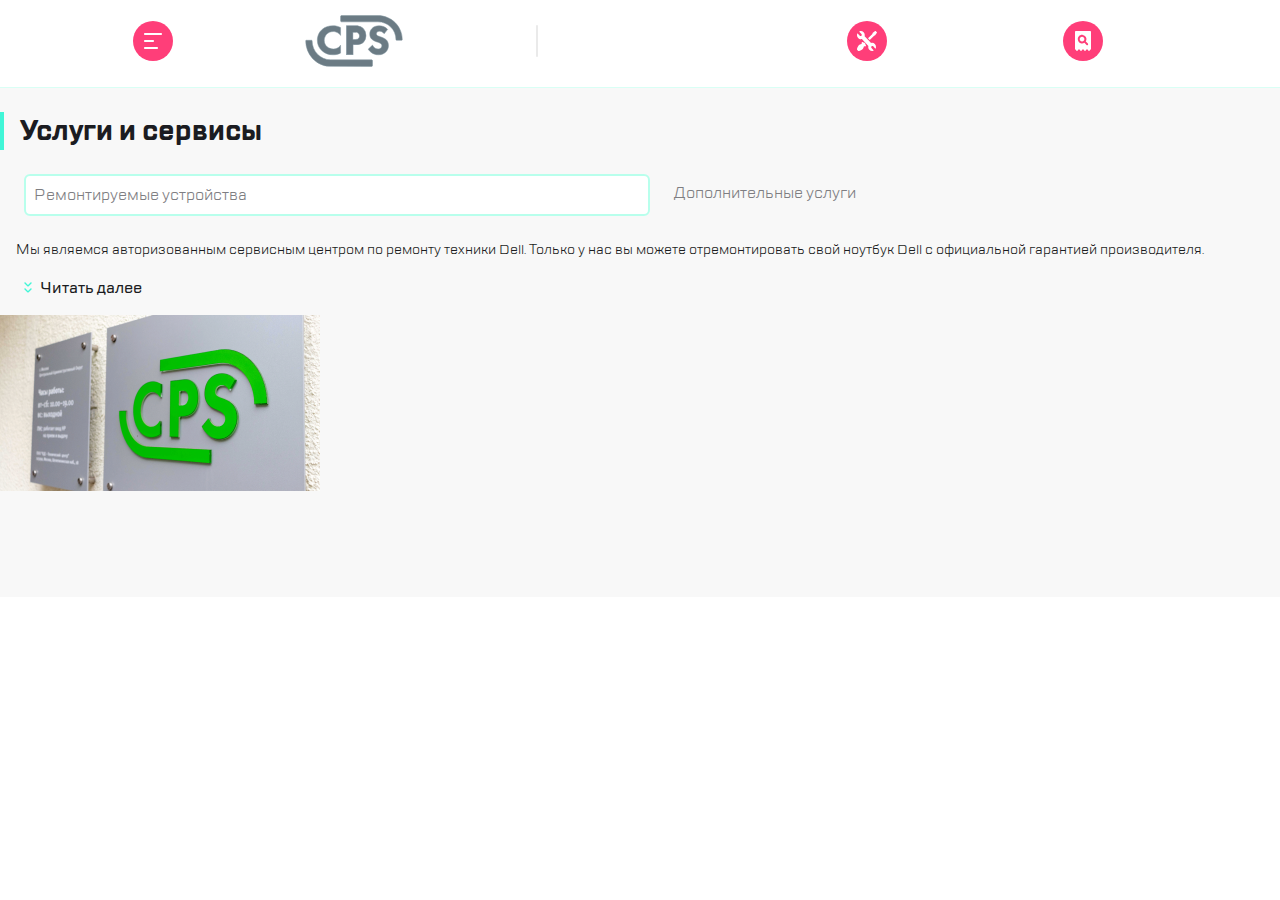
==== index.html @ 7b2da1b5 "Rename test.html to index.html" ====
<!DOCTYPE html>
<html lang="en">
<head>
    <meta charset="UTF-8">
    <meta name="viewport" content="width=device-width, initial-scale=1">
    <link rel="stylesheet" href="style.css">
    <title>Макет</title>
</head>
<body>

<header>
    <div class="header-container">
        <div class="header-container__column">
            <div class="header-container__item">
                <img src="img/header/burger.svg" alt="Меню">
            </div>
            <div class="header-container__item">
                <img src="img/header/logo.svg" alt="Логотип">
            </div>
            <div class="header-container__item">
                <img src="img/header/divider.svg" alt="">
            </div>
        </div>
        <div class="header-container__column">
            <div class="header-container__item">
                <img src="img/header/repair.svg" alt="Ремонт">
            </div>
            <div class="header-container__item">
                <img src="img/header/checkstatus.svg" alt="Проверить статус">
            </div>
        </div>
    </div>
</header>

<main>
    <div class="container">
        <div class="nav-container">
            <div class="title">
                <h1>Услуги и сервисы</h1>
            </div>
            <div class="slide-menu">
                <div class="slide-menu__button slide-menu__button--active">
                    <a href="">Ремонтируемые устройства</a>
                </div>
                <div class="slide-menu__button">
                    <a href="">Дополнительные услуги</a>
                </div>
            </div>
        </div>
        <div class="main-container">
            <div class="main-container__item about-text">
                <p>Мы являемся авторизованным сервисным центром по ремонту техники Dell. Только у нас вы можете отремонтировать свой ноутбук Dell с официальной гарантией производителя.</p>
                <span class="about-text__icon"></span><a href="#">Читать далее</a>
            </div>
            <div class="main-container__item about-img">
                <img src="img/main/about.png" alt="About image">
            </div>
        </div>
    </div>
</main>
</body>
</html>
---- style.css ----
@font-face {
    font-family: 'TT Lakes';
    src: local('TT Lakes'), url("./TTLakes/TTLakes-Regular.woff") format('woff');
    font-weight: 400;
    font-style: normal;
    font-display: swap;
}

@font-face {
    font-family: 'TT Lakes';
    src: local('TT Lakes'), url("./TTLakes/TTLakes-Medium.woff") format('woff');
    font-weight: 500;
    font-style: normal;
    font-display: swap;
}
@font-face {
    font-family: 'TT Lakes';
    src: local('TT Lakes'), url("./TTLakes/TTLakes-Bold.woff") format('woff');
    font-weight: 700;
    font-style: normal;
    font-display: swap;
}

html {
    margin: 0;
    padding: 0;
    font-size: 14px;
    font-family: "TT Lakes", sans-serif;
    color: #1B1C21;
    box-sizing: border-box;
}

*, *::before, *::after {
    box-sizing: inherit;
}

body {
    margin: 0;
    padding: 0;
}

.header-container {
    height: 88px;
    background-color: #FFFFFF;
    width: auto;
    display: flex;
    justify-content: space-between;
    border-bottom: 1px solid #D9FFF5;
}

.header-container__column {
    display: flex;
    align-items: center;
    justify-content: space-evenly;
    flex: 1 0 auto;
}

.container {
    background: #F8F8F8;
    min-height: 509px;
    display: flex;
    flex-flow: column;
}

h1 {
    font-size: 28px;
    margin-block-start: 0;
    margin-block-end: 0;
    margin-inline-start: 0;
    margin-inline-end: 0;
    font-weight: bold;
    font-style: normal;
}

.title {
    padding: 0 16px;
    margin: 24px 0;
    border-left: 4px solid #41F6D7;
}

.slide-menu {
    display: flex;
    justify-content: space-between;
    overflow-x: scroll;
    padding: 0 16px 24px 16px;
}

.slide-menu__button {
    flex: 1 0 auto;
    align-items: center;
    padding: 8px;
    margin: 0 8px 0 8px;
}

.slide-menu__button--active {
    background: #FFFFFF;
    border: 2px solid #B8FFEC;
    border-radius: 6px;
}

.slide-menu__button a {
    color: #7E7E82;
    text-decoration: none;
    font-size: 16px;
}

.about-text__icon {
    background-image: url(img/main/expand.svg);
    width: 24px;
    height: 24px;
    display: inline-block;
    vertical-align: bottom;
}

.main-container {
    margin: 0;
    display: flex;
    flex-wrap: wrap;
}

.main-container__item {
    margin: 0;
}

.about-text {
    margin: 0 16px 16px 16px;
}

.about-text a {
    color: #1B1C21;
    text-decoration: none;
    font-size: 16px;
    font-weight: 500;
}

.about-text p {
    display: block;
    margin-block-start: 0;
    margin-block-end: 16px;
}

.about-img {
}
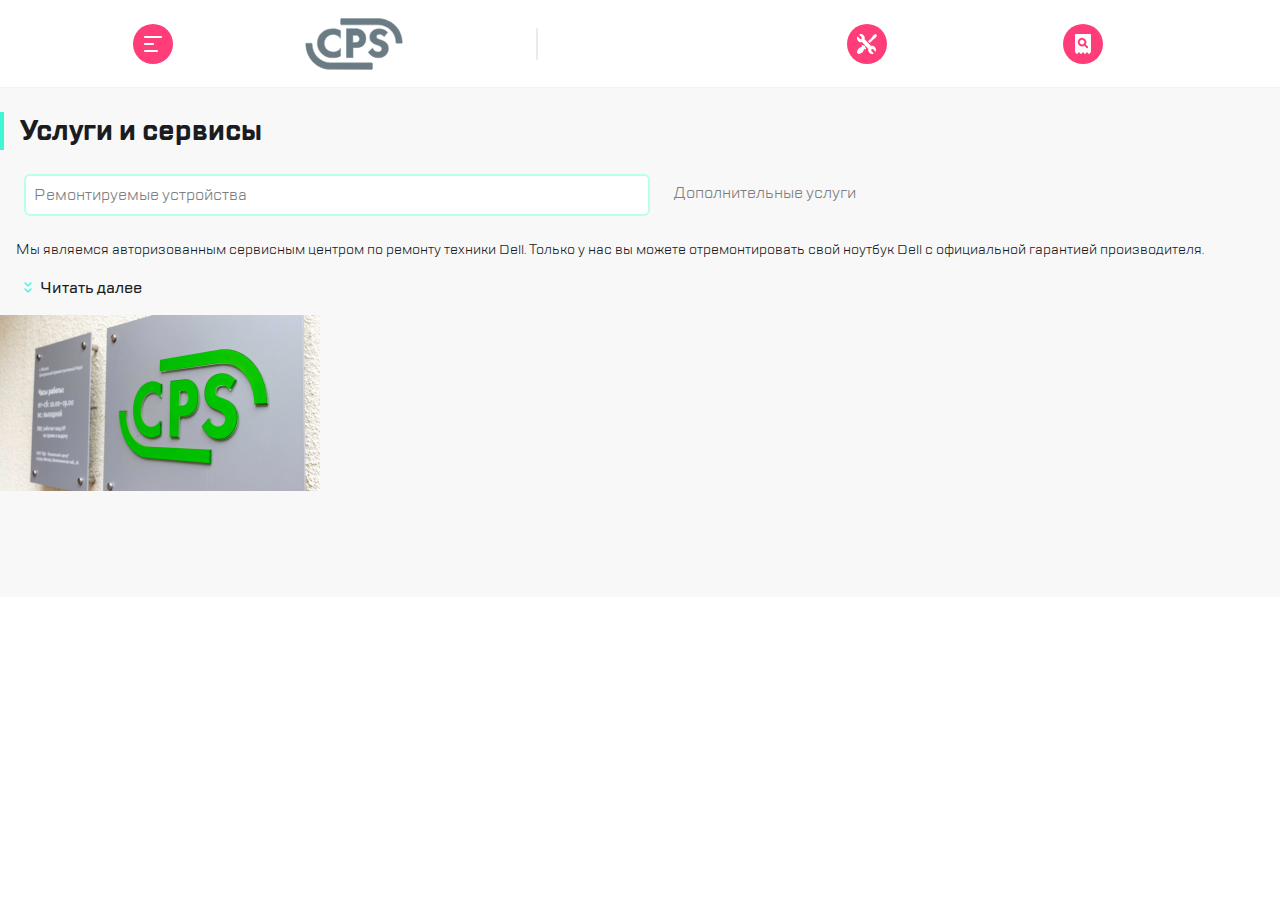
==== commit 596a6a1c: "В верхнем меню добавлены button" ====
--- a/index.html
+++ b/index.html
@@ -11,22 +11,22 @@
 <header>
     <div class="header-container">
         <div class="header-container__column">
-            <div class="header-container__item">
-                <img src="img/header/burger.svg" alt="Меню">
+            <div class="header-container__item menu">
+                <button class="menu__button"></button>
             </div>
-            <div class="header-container__item">
-                <img src="img/header/logo.svg" alt="Логотип">
+            <div class="header-container__item logo">
+                <img class="logo__img" src="img/header/logo.svg" alt="Логотип">
             </div>
-            <div class="header-container__item">
-                <img src="img/header/divider.svg" alt="">
+            <div class="header-container__item divider">
+                <div class="divider__img"></div>
             </div>
         </div>
         <div class="header-container__column">
-            <div class="header-container__item">
-                <img src="img/header/repair.svg" alt="Ремонт">
+            <div class="header-container__item repair">
+                <button class="repair__button"></button>
             </div>
-            <div class="header-container__item">
-                <img src="img/header/checkstatus.svg" alt="Проверить статус">
+            <div class="header-container__item checkstatus">
+                <button class="checkstatus__button"></button>
             </div>
         </div>
     </div>
@@ -59,4 +59,4 @@
     </div>
 </main>
 </body>
-</html>
+</html>--- a/style.css
+++ b/style.css
@@ -45,14 +45,61 @@
     width: auto;
     display: flex;
     justify-content: space-between;
+    align-items: center;
     border-bottom: 1px solid #D9FFF5;
 }
 
 .header-container__column {
     display: flex;
+    justify-content: space-evenly;
     align-items: center;
-    justify-content: space-evenly;
     flex: 1 0 auto;
+    /*border: chartreuse 1px dotted;*/
+}
+
+.header-container__item {
+    /*border: blueviolet 1px dashed;*/
+}
+
+.menu__button {
+    margin: 0;
+    padding: 0;
+    vertical-align: middle;
+    border: 0;
+    background: no-repeat url(img/header/burger.svg);
+    width: 40px;
+    height: 40px;
+}
+
+.logo__img {
+    vertical-align: middle;
+}
+
+.divider__img {
+    vertical-align: middle;
+    background: no-repeat url(img/header/divider.svg);
+    width: 2px;
+    height: 32px;
+}
+
+.repair__button {
+    margin: 0;
+    padding: 0;
+    vertical-align: middle;
+    border: 0;
+    background: no-repeat url(img/header/repair.svg);
+    width: 40px;
+    height: 40px;
+}
+
+.checkstatus__button {
+    margin: 0;
+    padding: 0;
+    vertical-align: middle;
+    border: 0;
+    background: no-repeat url(img/header/checkstatus.svg);
+    width: 40px;
+    height: 40px;
 }
 
 .container {
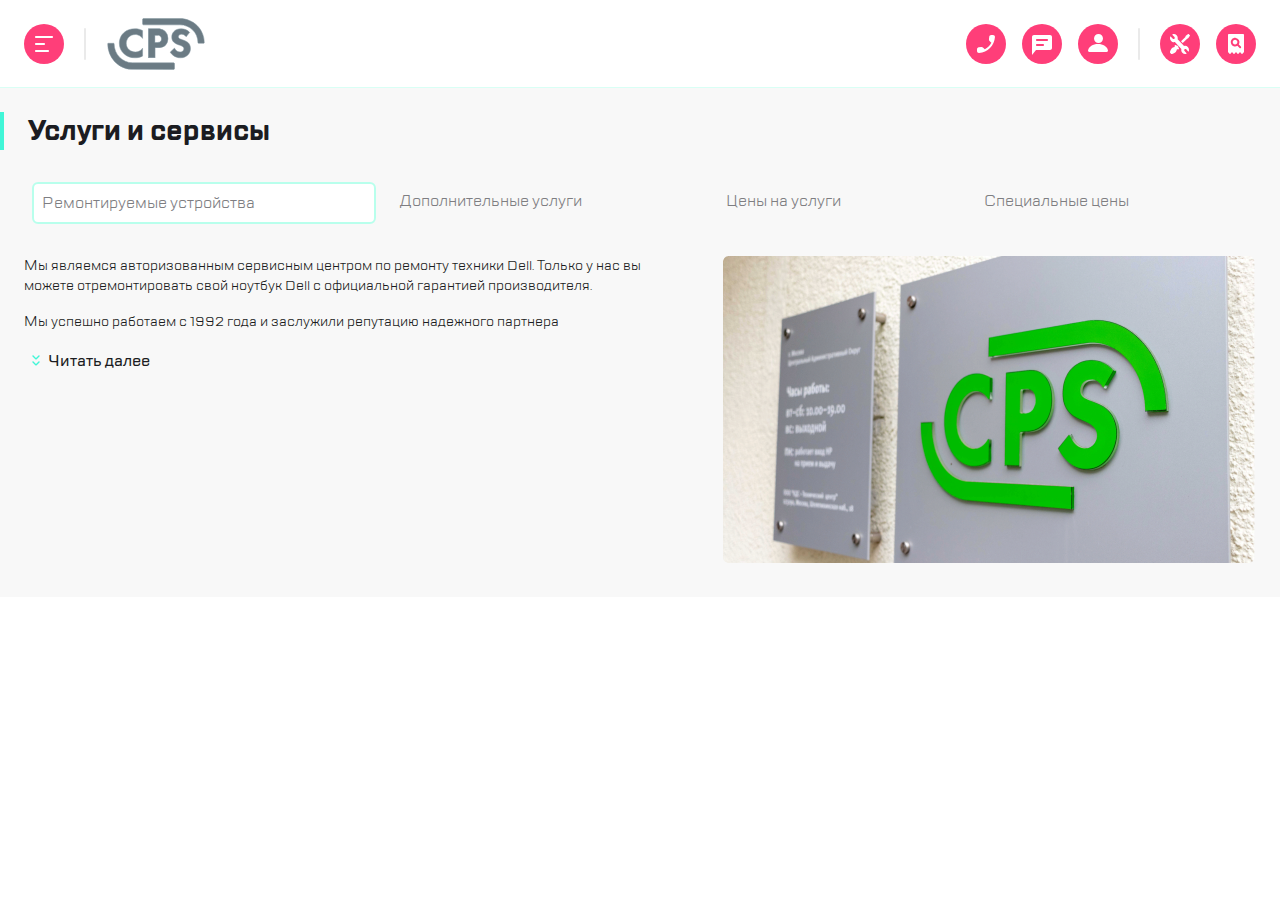
==== commit 9779de47: "Верстка на 768" ====
--- a/index.html
+++ b/index.html
@@ -10,18 +10,30 @@
 
 <header>
     <div class="header-container">
-        <div class="header-container__column">
+        <div class="header-container__column left-column">
             <div class="header-container__item menu">
                 <button class="menu__button"></button>
+            </div>
+            <div class="header-container__item header-container__item--tablet divider">
+                <div class="divider__img"></div>
             </div>
             <div class="header-container__item logo">
                 <img class="logo__img" src="img/header/logo.svg" alt="Логотип">
             </div>
+        </div>
+        <div class="header-container__column right-column">
+            <div class="header-container__item header-container__item--tablet call">
+                <button class="call__button"></button>
+            </div>
+            <div class="header-container__item header-container__item--tablet chat">
+                <button class="chat__button"></button>
+            </div>
+            <div class="header-container__item header-container__item--tablet profile">
+                <button class="profile__button"></button>
+            </div>
             <div class="header-container__item divider">
                 <div class="divider__img"></div>
             </div>
-        </div>
-        <div class="header-container__column">
             <div class="header-container__item repair">
                 <button class="repair__button"></button>
             </div>
@@ -45,15 +57,31 @@
                 <div class="slide-menu__button">
                     <a href="">Дополнительные услуги</a>
                 </div>
+                <div class="slide-menu__button">
+                    <a href="">Цены на услуги</a>
+                </div>
+                <div class="slide-menu__button">
+                    <a href="">Специальные цены</a>
+                </div>
             </div>
         </div>
         <div class="main-container">
             <div class="main-container__item about-text">
-                <p>Мы являемся авторизованным сервисным центром по ремонту техники Dell. Только у нас вы можете отремонтировать свой ноутбук Dell с официальной гарантией производителя.</p>
-                <span class="about-text__icon"></span><a href="#">Читать далее</a>
+                <p class="about-text__text">
+                    Мы являемся авторизованным сервисным центром по ремонту техники Dell. Только у нас вы можете отремонтировать свой ноутбук Dell с официальной гарантией производителя.
+                </p>
+                <p class="about-text__text about-text__text--tablet">
+                    Мы успешно работаем с 1992 года и заслужили репутацию надежного партнера
+                </p>
+                <span class="about-text__icon"></span><a class="about-text__link" href="#">Читать далее</a>
             </div>
             <div class="main-container__item about-img">
-                <img src="img/main/about.png" alt="About image">
+                <picture>
+                    <source srcset="img/main/about_532.png" type="image/png" media="(min-width:1120px)">
+                    <source srcset="img/main/about_360.png" type="image/png" media="(min-width:768px)">
+                    <source srcset="img/main/about_320.png" type="image/png" media="(max-width:768px)">
+                    <img src="img/main/about_532.png" alt="About image">
+                </picture>
             </div>
         </div>
     </div>
--- a/style.css
+++ b/style.css
@@ -47,14 +47,27 @@
     justify-content: space-between;
     align-items: center;
     border-bottom: 1px solid #D9FFF5;
+    padding: 0 16px;
 }
 
 .header-container__column {
     display: flex;
-    justify-content: space-evenly;
     align-items: center;
-    flex: 1 0 auto;
+    /*flex: 1 0 auto;*/
+    gap: 16px;
     /*border: chartreuse 1px dotted;*/
+}
+
+.left-column {
+    justify-content: flex-start;
+}
+
+.header-container__item--tablet {
+    display: none;
+}
+
+.right-column {
+    justify-content: flex-end;
 }
 
 .header-container__item {
@@ -72,14 +85,46 @@
 }
 
 .logo__img {
+    margin-left: 0.73px;
     vertical-align: middle;
 }
 
 .divider__img {
+    margin: 0 4px;
     vertical-align: middle;
     background: no-repeat url(img/header/divider.svg);
     width: 2px;
     height: 32px;
+}
+
+.call__button {
+    margin: 0;
+    padding: 0;
+    vertical-align: middle;
+    border: 0;
+    background: no-repeat url(img/header/call.svg);
+    width: 40px;
+    height: 40px;
+}
+
+.chat__button {
+    margin: 0;
+    padding: 0;
+    vertical-align: middle;
+    border: 0;
+    background: no-repeat url(img/header/chat.svg);
+    width: 40px;
+    height: 40px;
+}
+
+.profile__button {
+    margin: 0;
+    padding: 0;
+    vertical-align: middle;
+    border: 0;
+    background: no-repeat url(img/header/profile.svg);
+    width: 40px;
+    height: 40px;
 }
 
 .repair__button {
@@ -121,7 +166,7 @@
 
 .title {
     padding: 0 16px;
-    margin: 24px 0;
+    margin: 24px 0 0 0;
     border-left: 4px solid #41F6D7;
 }
 
@@ -129,7 +174,7 @@
     display: flex;
     justify-content: space-between;
     overflow-x: scroll;
-    padding: 0 16px 24px 16px;
+    padding: 24px 16px;
 }
 
 .slide-menu__button {
@@ -149,6 +194,31 @@
     color: #7E7E82;
     text-decoration: none;
     font-size: 16px;
+}
+
+.main-container {
+    margin: 0;
+    display: flex;
+    flex-wrap: wrap;
+}
+
+.main-container__item {
+    margin: 0;
+}
+
+.about-text {
+    margin: 0 16px 16px 16px;
+}
+
+.about-text__text {
+    line-height: 18px;
+    display: block;
+    margin-block-start: 0;
+    margin-block-end: 16px;
+}
+
+.about-text__text--tablet {
+    display: none;
 }
 
 .about-text__icon {
@@ -159,32 +229,50 @@
     vertical-align: bottom;
 }
 
-.main-container {
-    margin: 0;
-    display: flex;
-    flex-wrap: wrap;
-}
-
-.main-container__item {
-    margin: 0;
-}
-
-.about-text {
-    margin: 0 16px 16px 16px;
-}
-
-.about-text a {
+.about-text__link {
     color: #1B1C21;
     text-decoration: none;
     font-size: 16px;
     font-weight: 500;
 }
 
-.about-text p {
-    display: block;
-    margin-block-start: 0;
-    margin-block-end: 16px;
-}
-
 .about-img {
+}
+
+@media screen and (min-width: 768px) {
+    .header-container__item--tablet {
+        display: inline-block;
+    }
+
+    .header-container {
+        padding: 0 24px;
+    }
+
+    .main-container {
+        flex-wrap: nowrap;
+    }
+
+    .about-text__text--tablet {
+        display: block;
+    }
+
+    .title {
+        padding: 0 24px;
+    }
+
+    .slide-menu {
+        padding: 32px 24px;
+    }
+
+    .about-text {
+        margin: 0 48px 54px 24px;
+    }
+
+    .about-text__text {
+        line-height: 20px;
+    }
+
+    .about-img {
+        margin-right: 25px;
+    }
 }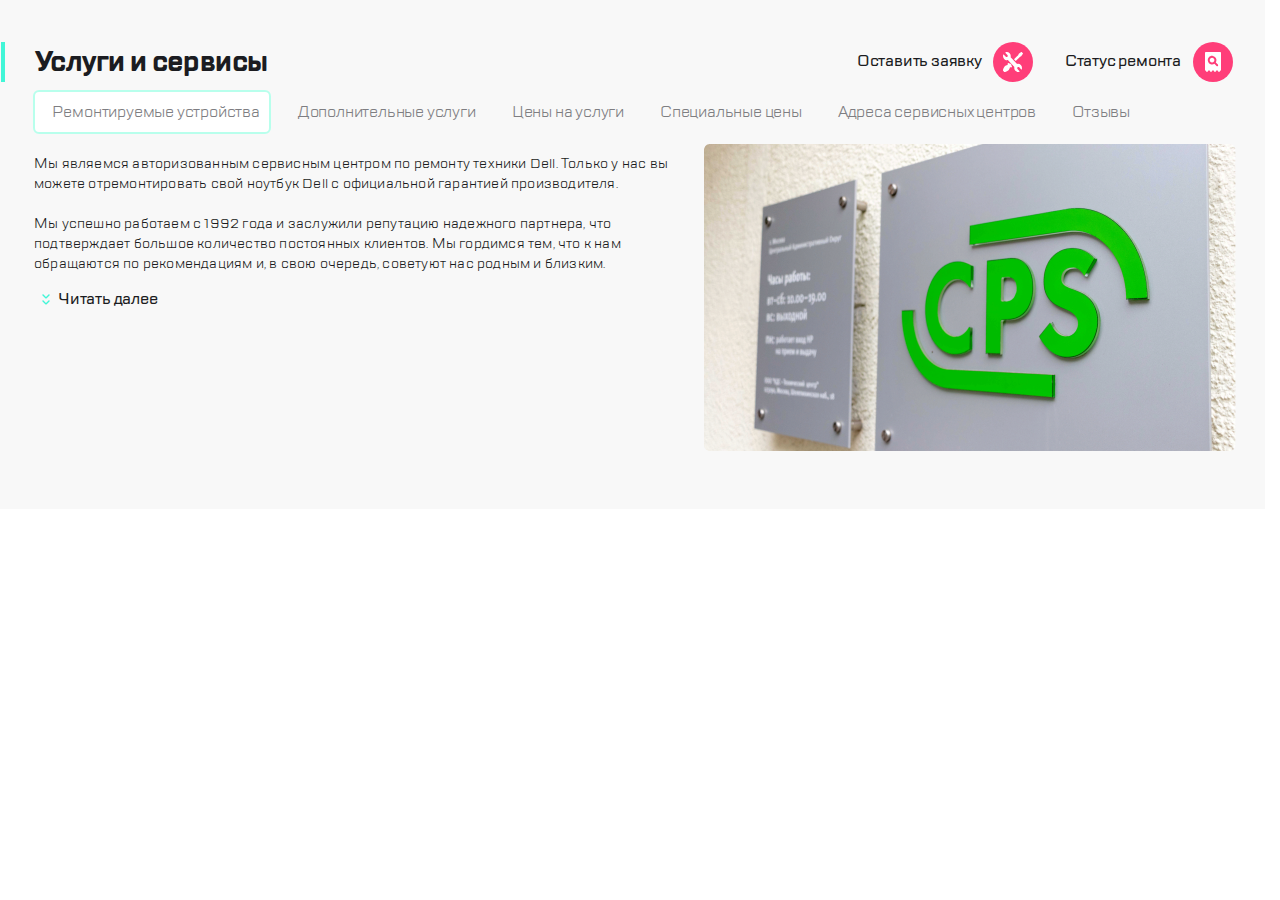
==== commit 24997718: "Верстка на 1120" ====
--- a/index.html
+++ b/index.html
@@ -47,8 +47,18 @@
 <main>
     <div class="container">
         <div class="nav-container">
-            <div class="title">
-                <h1>Услуги и сервисы</h1>
+            <div class="title-menu">
+                <div class="title-menu__title">
+                    <h1>Услуги и сервисы</h1>
+                </div>
+                <div class="title-menu__menu main-menu">
+                    <div class="main-menu__item repair">
+                        <button class="repair__button"></button>
+                    </div>
+                    <div class="main-menu__item checkstatus">
+                        <button class="checkstatus__button"></button>
+                    </div>
+                </div>
             </div>
             <div class="slide-menu">
                 <div class="slide-menu__button slide-menu__button--active">
@@ -63,6 +73,12 @@
                 <div class="slide-menu__button">
                     <a href="">Специальные цены</a>
                 </div>
+                <div class="slide-menu__button">
+                    <a href="">Адреса сервисных центров</a>
+                </div>
+                <div class="slide-menu__button">
+                    <a href="">Отзывы</a>
+                </div>
             </div>
         </div>
         <div class="main-container">
@@ -70,8 +86,15 @@
                 <p class="about-text__text">
                     Мы являемся авторизованным сервисным центром по ремонту техники Dell. Только у нас вы можете отремонтировать свой ноутбук Dell с официальной гарантией производителя.
                 </p>
-                <p class="about-text__text about-text__text--tablet">
+                <p class="about-text__text--tablet">
+                    Мы являемся авторизованным сервисным центром по ремонту техники Dell. Только у нас вы можете отремонтировать свой ноутбук Dell с официальной гарантией производителя.<br>
+                    <br>
                     Мы успешно работаем с 1992 года и заслужили репутацию надежного партнера
+                </p>
+                <p class="about-text__text--wide">
+                    Мы являемся авторизованным сервисным центром по ремонту техники Dell. Только у нас вы можете отремонтировать свой ноутбук Dell с официальной гарантией производителя.<br>
+                    <br>
+                    Мы успешно работаем с 1992 года и заслужили репутацию надежного партнера, что подтверждает большое количество постоянных клиентов. Мы гордимся тем, что к нам обращаются по рекомендациям и, в свою очередь, советуют нас родным и близким.
                 </p>
                 <span class="about-text__icon"></span><a class="about-text__link" href="#">Читать далее</a>
             </div>
--- a/style.css
+++ b/style.css
@@ -46,7 +46,6 @@
     display: flex;
     justify-content: space-between;
     align-items: center;
-    border-bottom: 1px solid #D9FFF5;
     padding: 0 16px;
 }
 
@@ -152,10 +151,20 @@
     min-height: 509px;
     display: flex;
     flex-flow: column;
+    border-top: 1px solid #D9FFF5;
+}
+
+.title-menu {
+    display: flex;
+    justify-content: space-between;
+    align-items: center;
+    /*border: chartreuse 1px dotted;*/
 }
 
 h1 {
     font-size: 28px;
+    line-height: 40px;
+    letter-spacing: -0.6px;
     margin-block-start: 0;
     margin-block-end: 0;
     margin-inline-start: 0;
@@ -164,24 +173,49 @@
     font-style: normal;
 }
 
-.title {
-    padding: 0 16px;
+.title-menu__title {
+    padding: 0 16px 0 12px;
     margin: 24px 0 0 0;
     border-left: 4px solid #41F6D7;
 }
 
+.main-menu {
+    display: none;
+}
+
+.main-menu__item.repair::before {
+    content: "Оставить заявку";
+    font-size: 16px;
+    line-height: 24px;
+    letter-spacing: -0.2px;
+    font-weight: 500;
+    margin-right: 8px;
+}
+
+.main-menu__item.checkstatus::before {
+    content: "Статус ремонта";
+    font-size: 16px;
+    line-height: 24px;
+    letter-spacing: -0.2px;
+    font-weight: 500;
+    margin-right: 9px;
+}
+
 .slide-menu {
     display: flex;
-    justify-content: space-between;
+    justify-content: flex-start;
+    align-items: center;
     overflow-x: scroll;
     padding: 24px 16px;
+    gap: 10.26px;
 }
 
 .slide-menu__button {
     flex: 1 0 auto;
-    align-items: center;
-    padding: 8px;
-    margin: 0 8px 0 8px;
+    font-size: 16px;
+    line-height: 24px;
+    letter-spacing: -0.2px;
+    padding: 8px 9.3px 8px 16.54px;
 }
 
 .slide-menu__button--active {
@@ -212,13 +246,26 @@
 
 .about-text__text {
     line-height: 18px;
+    letter-spacing: 0.2px;
     display: block;
     margin-block-start: 0;
     margin-block-end: 16px;
 }
 
 .about-text__text--tablet {
+    line-height: 20px;
+    letter-spacing: 0.2px;
     display: none;
+    margin-block-start: 0;
+    margin-block-end: 10px;
+}
+
+.about-text__text--wide {
+    line-height: 20px;
+    letter-spacing: 0.2px;
+    display: none;
+    margin-block-start: 0;
+    margin-block-end: 13.78px;
 }
 
 .about-text__icon {
@@ -233,6 +280,8 @@
     color: #1B1C21;
     text-decoration: none;
     font-size: 16px;
+    line-height: 24px;
+    letter-spacing: -0.2px;
     font-weight: 500;
 }
 
@@ -246,33 +295,96 @@
 
     .header-container {
         padding: 0 24px;
+        margin-right: 16px;
     }
 
     .main-container {
         flex-wrap: nowrap;
     }
 
+    .title-menu__title {
+        padding-left: 20px;
+    }
+
+    .slide-menu {
+        padding: 32px 24px;
+    }
+
+    .about-text {
+        margin: 0 48px 54px 24px;
+    }
+
+    .about-text__text {
+        display: none;
+    }
+
     .about-text__text--tablet {
         display: block;
     }
 
-    .title {
-        padding: 0 24px;
-    }
-
-    .slide-menu {
-        padding: 32px 24px;
-    }
-
-    .about-text {
-        margin: 0 48px 54px 24px;
-    }
-
-    .about-text__text {
-        line-height: 20px;
-    }
-
     .about-img {
         margin-right: 25px;
     }
+
+    .container {
+        margin-right: 15px;
+    }
+}
+
+@media screen and (min-width: 1120px) {
+    .container {
+        border: 0;
+    }
+
+    .header-container {
+        display: none;
+    }
+
+    .nav-container {
+        margin: 42px 25px 7px 1px;
+    }
+
+    .title-menu__title {
+        margin: 0;
+        padding-left: 30px;
+        /*border-left: 3px solid #41F6D7;*/
+    }
+
+    .main-menu {
+        display: flex;
+        padding-right: 7px;
+        gap: 32px;
+        /*border: blueviolet 1px dashed;*/
+    }
+
+    .slide-menu {
+        padding: 8.37px 0 3px 32px;
+        flex-wrap: wrap;
+        overflow: hidden;
+    }
+
+    .slide-menu__button {
+        flex: 0 1 auto;
+    }
+
+    .about-text {
+        margin: 9.22px 36px 0 34px;
+    }
+
+    .about-text__text {
+        display: none;
+    }
+
+    .about-text__text--tablet {
+        display: none;
+    }
+
+    .about-text__text--wide {
+        display: block;
+    }
+
+    .about-img {
+        margin-right: 28.65px;
+        margin-bottom: 49px;
+    }
 }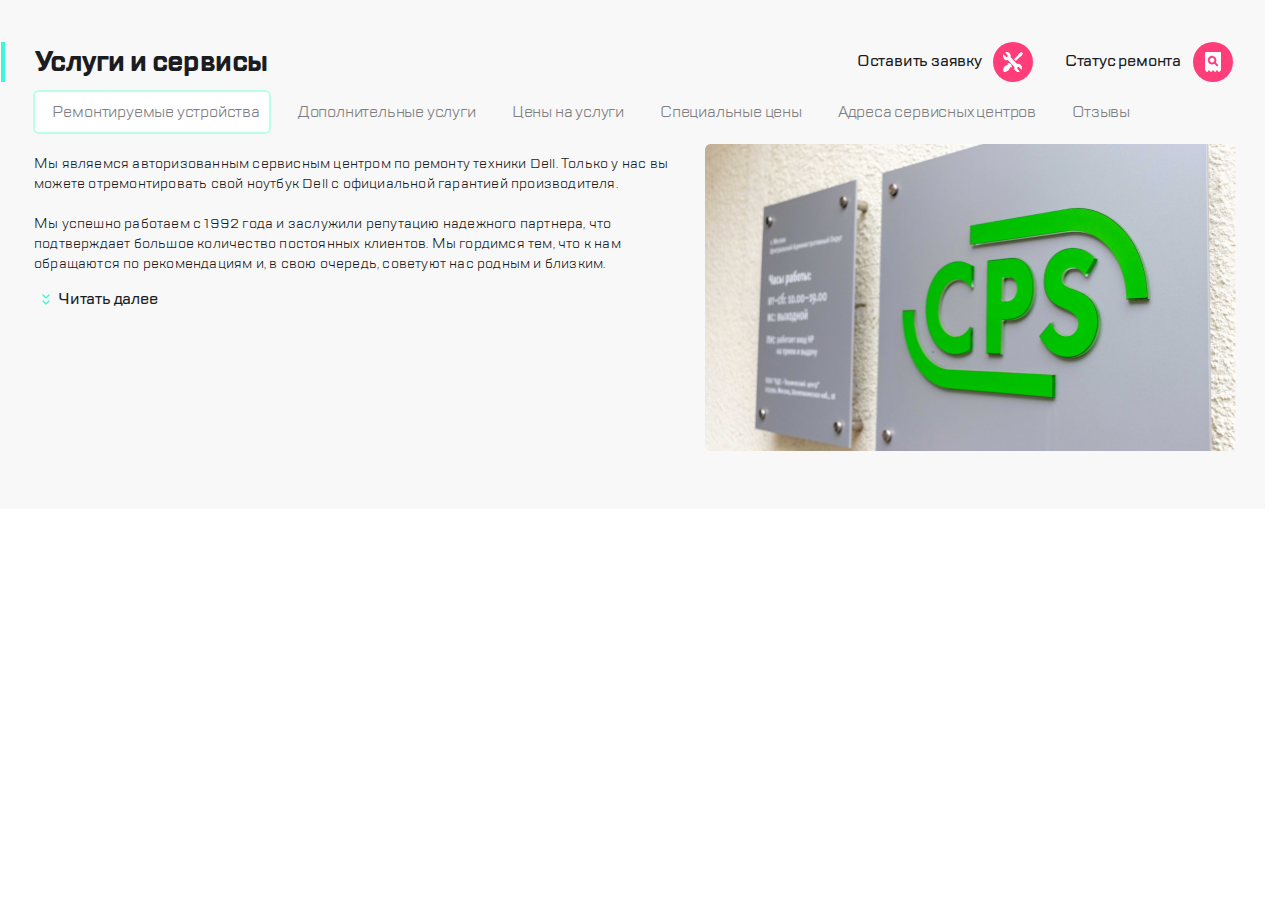
==== commit fd579ba8: "Layout 1.3 after review" ====
--- a/index.html
+++ b/index.html
@@ -1,113 +1,116 @@
 <!DOCTYPE html>
-<html lang="en">
+<html lang="ru">
 <head>
-    <meta charset="UTF-8">
-    <meta name="viewport" content="width=device-width, initial-scale=1">
-    <link rel="stylesheet" href="style.css">
-    <title>Макет</title>
+  <meta charset="UTF-8">
+  <meta name="viewport" content="width=device-width, initial-scale=1">
+  <link rel="stylesheet" href="style.css">
+  <title>Макет</title>
 </head>
 <body>
-
 <header>
-    <div class="header-container">
-        <div class="header-container__column left-column">
-            <div class="header-container__item menu">
-                <button class="menu__button"></button>
-            </div>
-            <div class="header-container__item header-container__item--tablet divider">
-                <div class="divider__img"></div>
-            </div>
-            <div class="header-container__item logo">
-                <img class="logo__img" src="img/header/logo.svg" alt="Логотип">
-            </div>
+  <div class="header-container">
+    <ul class="header-container__column left-column">
+      <li class="header-container__item menu">
+        <button class="menu__button" title="Меню"></button>
+      </li>
+      <li class="header-container__item header-container__item--tablet divider">
+        <div class="divider__img"></div>
+      </li>
+      <li class="header-container__item logo">
+        <img class="logo__img" src="./assets/img/upload/logo.svg" alt="Логотип">
+      </li>
+    </ul>
+    <ul class="header-container__column right-column">
+      <li class="header-container__item header-container__item--tablet call">
+        <button class="call__button" title="Позвонить"></button>
+      </li>
+      <li class="header-container__item header-container__item--tablet chat">
+        <button class="chat__button" title="Написать"></button>
+      </li>
+      <li class="header-container__item header-container__item--tablet profile">
+        <button class="profile__button" title="Профиль"></button>
+      </li>
+      <li class="header-container__item divider">
+        <div class="divider__img"></div>
+      </li>
+      <li class="header-container__item repair">
+        <button class="repair__button" title="Оставить заявку"></button>
+      </li>
+      <li class="header-container__item checkstatus">
+        <button class="checkstatus__button" title="Статус ремонта"></button>
+      </li>
+    </ul>
+  </div>
+</header>
+<main>
+  <div class="container">
+    <div class="nav-container">
+      <div class="title-menu">
+        <div class="title-menu__title">
+          <h1>Услуги и сервисы</h1>
         </div>
-        <div class="header-container__column right-column">
-            <div class="header-container__item header-container__item--tablet call">
-                <button class="call__button"></button>
-            </div>
-            <div class="header-container__item header-container__item--tablet chat">
-                <button class="chat__button"></button>
-            </div>
-            <div class="header-container__item header-container__item--tablet profile">
-                <button class="profile__button"></button>
-            </div>
-            <div class="header-container__item divider">
-                <div class="divider__img"></div>
-            </div>
-            <div class="header-container__item repair">
-                <button class="repair__button"></button>
-            </div>
-            <div class="header-container__item checkstatus">
-                <button class="checkstatus__button"></button>
-            </div>
-        </div>
+        <ul class="title-menu__menu main-menu">
+          <li class="main-menu__item repair">
+            <button class="repair__button" title="Оставить заявку"></button>
+          </li>
+          <li class="main-menu__item checkstatus">
+            <button class="checkstatus__button" title="Статус ремонта"></button>
+          </li>
+        </ul>
+      </div>
+      <ul class="slide-menu">
+        <li class="slide-menu__button slide-menu__button--active">
+          <a href="">Ремонтируемые устройства</a>
+        </li>
+        <li class="slide-menu__button">
+          <a href="">Дополнительные услуги</a>
+        </li>
+        <li class="slide-menu__button">
+          <a href="">Цены на услуги</a>
+        </li>
+        <li class="slide-menu__button">
+          <a href="">Специальные цены</a>
+        </li>
+        <li class="slide-menu__button">
+          <a href="">Адреса сервисных центров</a>
+        </li>
+        <li class="slide-menu__button">
+          <a href="">Отзывы</a>
+        </li>
+      </ul>
     </div>
-</header>
-
-<main>
-    <div class="container">
-        <div class="nav-container">
-            <div class="title-menu">
-                <div class="title-menu__title">
-                    <h1>Услуги и сервисы</h1>
-                </div>
-                <div class="title-menu__menu main-menu">
-                    <div class="main-menu__item repair">
-                        <button class="repair__button"></button>
-                    </div>
-                    <div class="main-menu__item checkstatus">
-                        <button class="checkstatus__button"></button>
-                    </div>
-                </div>
-            </div>
-            <div class="slide-menu">
-                <div class="slide-menu__button slide-menu__button--active">
-                    <a href="">Ремонтируемые устройства</a>
-                </div>
-                <div class="slide-menu__button">
-                    <a href="">Дополнительные услуги</a>
-                </div>
-                <div class="slide-menu__button">
-                    <a href="">Цены на услуги</a>
-                </div>
-                <div class="slide-menu__button">
-                    <a href="">Специальные цены</a>
-                </div>
-                <div class="slide-menu__button">
-                    <a href="">Адреса сервисных центров</a>
-                </div>
-                <div class="slide-menu__button">
-                    <a href="">Отзывы</a>
-                </div>
-            </div>
-        </div>
-        <div class="main-container">
-            <div class="main-container__item about-text">
-                <p class="about-text__text">
-                    Мы являемся авторизованным сервисным центром по ремонту техники Dell. Только у нас вы можете отремонтировать свой ноутбук Dell с официальной гарантией производителя.
-                </p>
-                <p class="about-text__text--tablet">
-                    Мы являемся авторизованным сервисным центром по ремонту техники Dell. Только у нас вы можете отремонтировать свой ноутбук Dell с официальной гарантией производителя.<br>
-                    <br>
-                    Мы успешно работаем с 1992 года и заслужили репутацию надежного партнера
-                </p>
-                <p class="about-text__text--wide">
-                    Мы являемся авторизованным сервисным центром по ремонту техники Dell. Только у нас вы можете отремонтировать свой ноутбук Dell с официальной гарантией производителя.<br>
-                    <br>
-                    Мы успешно работаем с 1992 года и заслужили репутацию надежного партнера, что подтверждает большое количество постоянных клиентов. Мы гордимся тем, что к нам обращаются по рекомендациям и, в свою очередь, советуют нас родным и близким.
-                </p>
-                <span class="about-text__icon"></span><a class="about-text__link" href="#">Читать далее</a>
-            </div>
-            <div class="main-container__item about-img">
-                <picture>
-                    <source srcset="img/main/about_532.png" type="image/png" media="(min-width:1120px)">
-                    <source srcset="img/main/about_360.png" type="image/png" media="(min-width:768px)">
-                    <source srcset="img/main/about_320.png" type="image/png" media="(max-width:768px)">
-                    <img src="img/main/about_532.png" alt="About image">
-                </picture>
-            </div>
-        </div>
+    <div class="main-container">
+      <div class="main-container__item about-text">
+        <p class="about-text__text">
+          Мы являемся авторизованным сервисным центром по ремонту техники Dell.
+          Только у нас вы можете отремонтировать свой ноутбук Dell с официальной гарантией производителя.
+        </p>
+        <p class="about-text__text--tablet">
+          Мы являемся авторизованным сервисным центром по ремонту техники Dell.
+          Только у нас вы можете отремонтировать свой ноутбук Dell с официальной гарантией производителя.<br>
+          <br>
+          Мы успешно работаем с 1992 года и заслужили репутацию надежного партнера
+        </p>
+        <p class="about-text__text--wide">
+          Мы являемся авторизованным сервисным центром по ремонту техники Dell.
+          Только у нас вы можете отремонтировать свой ноутбук Dell с официальной гарантией производителя.<br>
+          <br>
+          Мы успешно работаем с 1992 года и заслужили репутацию надежного партнера,
+          что подтверждает большое количество постоянных клиентов.
+          Мы гордимся тем, что к нам обращаются по рекомендациям и, в свою очередь, советуют нас родным и близким.
+        </p>
+        <span class="about-text__icon"></span><a class="about-text__link" href="#">Читать далее</a>
+      </div>
+      <div class="main-container__item about-img">
+        <picture>
+          <!--<source srcset="img/main/about_532.png" type="image/png" media="(min-width:1120px)">-->
+          <!--<source srcset="img/main/about_360.png" type="image/png" media="(min-width:768px)">-->
+          <!--<source srcset="img/main/about_320.png" type="image/png" media="(max-width:768px)">-->
+          <img src="./assets/img/upload/about_532.png" alt="About image">
+        </picture>
+      </div>
     </div>
+  </div>
 </main>
 </body>
 </html>--- a/style.css
+++ b/style.css
@@ -1,390 +1,428 @@
 @font-face {
-    font-family: 'TT Lakes';
-    src: local('TT Lakes'), url("./TTLakes/TTLakes-Regular.woff") format('woff');
-    font-weight: 400;
-    font-style: normal;
-    font-display: swap;
+  font-family: 'TT Lakes';
+  src: local('TT Lakes'), url("./assets/fonts/TTLakes-Regular.woff") format('woff');
+  font-weight: 400;
+  font-style: normal;
+  font-display: swap;
 }
 
 @font-face {
-    font-family: 'TT Lakes';
-    src: local('TT Lakes'), url("./TTLakes/TTLakes-Medium.woff") format('woff');
-    font-weight: 500;
-    font-style: normal;
-    font-display: swap;
+  font-family: 'TT Lakes';
+  src: local('TT Lakes'), url("./assets/fonts/TTLakes-Medium.woff") format('woff');
+  font-weight: 500;
+  font-style: normal;
+  font-display: swap;
 }
 @font-face {
-    font-family: 'TT Lakes';
-    src: local('TT Lakes'), url("./TTLakes/TTLakes-Bold.woff") format('woff');
-    font-weight: 700;
-    font-style: normal;
-    font-display: swap;
+  font-family: 'TT Lakes';
+  src: local('TT Lakes'), url("./assets/fonts/TTLakes-Bold.woff") format('woff');
+  font-weight: 700;
+  font-style: normal;
+  font-display: swap;
 }
 
 html {
+  margin: 0;
+  padding: 0;
+  font-size: 14px;
+  font-family: "TT Lakes", sans-serif;
+  color: #1B1C21;
+  box-sizing: border-box;
+}
+
+*, *::before, *::after {
+  box-sizing: inherit;
+}
+
+body {
+  margin: 0;
+  padding: 0;
+}
+
+.header-container {
+  height: 88px;
+  background-color: #FFFFFF;
+  width: auto;
+  display: flex;
+  justify-content: space-between;
+  align-items: center;
+  padding: 0 16px;
+}
+
+.header-container__column {
+  margin: 0;
+  padding: 0;
+  list-style: none;
+  display: flex;
+  align-items: center;
+  /*flex: 1 0 auto;*/
+  gap: 16px;
+  /*border: chartreuse 1px dotted;*/
+}
+
+.left-column {
+  justify-content: flex-start;
+}
+
+.header-container__item--tablet {
+  display: none;
+}
+
+.right-column {
+  justify-content: flex-end;
+}
+
+.header-container__item {
+  /*border: blueviolet 1px dashed;*/
+}
+
+.menu__button {
+  margin: 0;
+  padding: 0;
+  vertical-align: middle;
+  border: 0;
+  background: no-repeat url('./assets/img/icons/header/burger.svg');
+  width: 40px;
+  height: 40px;
+}
+
+.logo__img {
+  margin-left: 0.73px;
+  vertical-align: middle;
+}
+
+.divider__img {
+  margin: 0 4px;
+  vertical-align: middle;
+  background: no-repeat url('./assets/img/icons/header/divider.svg');
+  width: 2px;
+  height: 32px;
+}
+
+.call__button {
+  margin: 0;
+  padding: 0;
+  vertical-align: middle;
+  border: 0;
+  background: no-repeat url('./assets/img/icons/header/call.svg');
+  width: 40px;
+  height: 40px;
+}
+
+.chat__button {
+  margin: 0;
+  padding: 0;
+  vertical-align: middle;
+  border: 0;
+  background: no-repeat url('./assets/img/icons/header/chat.svg');
+  width: 40px;
+  height: 40px;
+}
+
+.profile__button {
+  margin: 0;
+  padding: 0;
+  vertical-align: middle;
+  border: 0;
+  background: no-repeat url('./assets/img/icons/header/profile.svg');
+  width: 40px;
+  height: 40px;
+}
+
+.repair__button {
+  margin: 0;
+  padding: 0;
+  vertical-align: middle;
+  border: 0;
+  background: no-repeat url('./assets/img/icons/header/repair.svg');
+  width: 40px;
+  height: 40px;
+}
+
+.checkstatus__button {
+  margin: 0;
+  padding: 0;
+  vertical-align: middle;
+  border: 0;
+  background: no-repeat url('./assets/img/icons/header/checkstatus.svg');
+  width: 40px;
+  height: 40px;
+}
+
+.container {
+  background: #F8F8F8;
+  min-height: 509px;
+  display: flex;
+  flex-flow: column;
+  border-top: 1px solid #D9FFF5;
+}
+
+.title-menu {
+  display: flex;
+  justify-content: space-between;
+  align-items: center;
+  /*border: chartreuse 1px dotted;*/
+}
+
+h1 {
+  font-size: 28px;
+  line-height: 40px;
+  letter-spacing: -0.6px;
+  margin-block-start: 0;
+  margin-block-end: 0;
+  margin-inline-start: 0;
+  margin-inline-end: 0;
+  font-weight: bold;
+  font-style: normal;
+}
+
+.title-menu__title {
+  padding: 0 16px 0 12px;
+  margin: 24px 0 0 0;
+  border-left: 4px solid #41F6D7;
+}
+
+.main-menu {
+  margin: 0;
+  padding: 0;
+  list-style: none;
+  display: none;
+}
+
+.main-menu__item.repair::before {
+  content: "Оставить заявку";
+  font-size: 16px;
+  line-height: 24px;
+  letter-spacing: -0.2px;
+  font-weight: 500;
+  margin-right: 8px;
+}
+
+.main-menu__item.checkstatus::before {
+  content: "Статус ремонта";
+  font-size: 16px;
+  line-height: 24px;
+  letter-spacing: -0.2px;
+  font-weight: 500;
+  margin-right: 9px;
+}
+
+.slide-menu {
+  margin: 0;
+  /*padding: 0;*/
+  list-style: none;
+  display: flex;
+  justify-content: flex-start;
+  align-items: center;
+  overflow-x: auto;
+  /* Скрываем scrollbar для IE, Edge и Firefox */
+  -ms-overflow-style: none;  /* IE и Edge */
+  scrollbar-width: none;  /* Firefox */
+  padding: 24px 16px;
+  gap: 10.26px;
+}
+
+/* Скрываем scrollbar для Chrome, Safari и Opera */
+.slide-menu::-webkit-scrollbar {
+  display: none;
+}
+
+.slide-menu__button {
+  flex: 1 0 auto;
+  font-size: 16px;
+  line-height: 24px;
+  letter-spacing: -0.2px;
+  padding: 8px 9.3px 8px 16.54px;
+}
+
+.slide-menu__button--active {
+  background: #FFFFFF;
+  border: 2px solid #B8FFEC;
+  border-radius: 6px;
+}
+
+.slide-menu__button:hover,
+.slide-menu__button:focus,
+.slide-menu__button:active {
+  background: #FFFFFF;
+  border: 2px solid #B8FFEC;
+  border-radius: 6px;
+}
+
+.slide-menu__button a {
+  color: #7E7E82;
+  text-decoration: none;
+  font-size: 16px;
+}
+
+.main-container {
+  margin: 0;
+  display: flex;
+  flex-wrap: wrap;
+}
+
+.main-container__item {
+  margin: 0;
+}
+
+.about-text {
+  margin: 0 16px 16px 16px;
+}
+
+.about-text__text {
+  line-height: 18px;
+  letter-spacing: 0.2px;
+  display: block;
+  margin-block-start: 0;
+  margin-block-end: 16px;
+}
+
+.about-text__text--tablet {
+  line-height: 20px;
+  letter-spacing: 0.2px;
+  display: none;
+  margin-block-start: 0;
+  margin-block-end: 10px;
+}
+
+.about-text__text--wide {
+  line-height: 20px;
+  letter-spacing: 0.2px;
+  display: none;
+  margin-block-start: 0;
+  margin-block-end: 13.78px;
+}
+
+.about-text__icon {
+  background-image: url('./assets/img/icons/main/expand.svg');
+  width: 24px;
+  height: 24px;
+  display: inline-block;
+  vertical-align: bottom;
+}
+
+.about-text__link {
+  color: #1B1C21;
+  text-decoration: none;
+  font-size: 16px;
+  line-height: 24px;
+  letter-spacing: -0.2px;
+  font-weight: 500;
+}
+
+.about-img {
+  display: block;
+}
+
+.about-img img {
+  width: 100vw;
+}
+
+@media screen and (min-width: 768px) {
+  .header-container__item--tablet {
+    display: inline-block;
+  }
+
+  .header-container {
+    padding: 0 24px;
+    margin-right: 16px;
+  }
+
+  .main-container {
+    flex-wrap: nowrap;
+  }
+
+  .title-menu__title {
+    padding-left: 20px;
+  }
+
+  .slide-menu {
+    padding: 32px 24px;
+  }
+
+  .about-text {
+    margin: 0 48px 54px 24px;
+  }
+
+  .about-text__text {
+    display: none;
+  }
+
+  .about-text__text--tablet {
+    display: block;
+  }
+
+  .about-img {
+    margin-right: 25px;
+  }
+
+  .about-img img {
+    max-width: 360px;
+  }
+
+  .container {
+    margin-right: 15px;
+  }
+}
+
+@media screen and (min-width: 1120px) {
+  .container {
+    border: 0;
+  }
+
+  .header-container {
+    display: none;
+  }
+
+  .nav-container {
+    margin: 42px 25px 7px 1px;
+  }
+
+  .title-menu__title {
     margin: 0;
-    padding: 0;
-    font-size: 14px;
-    font-family: "TT Lakes", sans-serif;
-    color: #1B1C21;
-    box-sizing: border-box;
-}
-
-*, *::before, *::after {
-    box-sizing: inherit;
-}
-
-body {
-    margin: 0;
-    padding: 0;
-}
-
-.header-container {
-    height: 88px;
-    background-color: #FFFFFF;
-    width: auto;
+    padding-left: 30px;
+    /*border-left: 3px solid #41F6D7;*/
+  }
+
+  .main-menu {
     display: flex;
-    justify-content: space-between;
-    align-items: center;
-    padding: 0 16px;
-}
-
-.header-container__column {
-    display: flex;
-    align-items: center;
-    /*flex: 1 0 auto;*/
-    gap: 16px;
-    /*border: chartreuse 1px dotted;*/
-}
-
-.left-column {
-    justify-content: flex-start;
-}
-
-.header-container__item--tablet {
+    padding-right: 7px;
+    gap: 32px;
+    /*border: blueviolet 1px dashed;*/
+  }
+
+  .slide-menu {
+    padding: 8.37px 0 3px 32px;
+    flex-wrap: wrap;
+    overflow: hidden;
+  }
+
+  .slide-menu__button {
+    flex: 0 1 auto;
+  }
+
+  .about-text {
+    margin: 9.22px 36px 0 34px;
+  }
+
+  .about-text__text {
     display: none;
-}
-
-.right-column {
-    justify-content: flex-end;
-}
-
-.header-container__item {
-    /*border: blueviolet 1px dashed;*/
-}
-
-.menu__button {
-    margin: 0;
-    padding: 0;
-    vertical-align: middle;
-    border: 0;
-    background: no-repeat url(img/header/burger.svg);
-    width: 40px;
-    height: 40px;
-}
-
-.logo__img {
-    margin-left: 0.73px;
-    vertical-align: middle;
-}
-
-.divider__img {
-    margin: 0 4px;
-    vertical-align: middle;
-    background: no-repeat url(img/header/divider.svg);
-    width: 2px;
-    height: 32px;
-}
-
-.call__button {
-    margin: 0;
-    padding: 0;
-    vertical-align: middle;
-    border: 0;
-    background: no-repeat url(img/header/call.svg);
-    width: 40px;
-    height: 40px;
-}
-
-.chat__button {
-    margin: 0;
-    padding: 0;
-    vertical-align: middle;
-    border: 0;
-    background: no-repeat url(img/header/chat.svg);
-    width: 40px;
-    height: 40px;
-}
-
-.profile__button {
-    margin: 0;
-    padding: 0;
-    vertical-align: middle;
-    border: 0;
-    background: no-repeat url(img/header/profile.svg);
-    width: 40px;
-    height: 40px;
-}
-
-.repair__button {
-    margin: 0;
-    padding: 0;
-    vertical-align: middle;
-    border: 0;
-    background: no-repeat url(img/header/repair.svg);
-    width: 40px;
-    height: 40px;
-}
-
-.checkstatus__button {
-    margin: 0;
-    padding: 0;
-    vertical-align: middle;
-    border: 0;
-    background: no-repeat url(img/header/checkstatus.svg);
-    width: 40px;
-    height: 40px;
-}
-
-.container {
-    background: #F8F8F8;
-    min-height: 509px;
-    display: flex;
-    flex-flow: column;
-    border-top: 1px solid #D9FFF5;
-}
-
-.title-menu {
-    display: flex;
-    justify-content: space-between;
-    align-items: center;
-    /*border: chartreuse 1px dotted;*/
-}
-
-h1 {
-    font-size: 28px;
-    line-height: 40px;
-    letter-spacing: -0.6px;
-    margin-block-start: 0;
-    margin-block-end: 0;
-    margin-inline-start: 0;
-    margin-inline-end: 0;
-    font-weight: bold;
-    font-style: normal;
-}
-
-.title-menu__title {
-    padding: 0 16px 0 12px;
-    margin: 24px 0 0 0;
-    border-left: 4px solid #41F6D7;
-}
-
-.main-menu {
+  }
+
+  .about-text__text--tablet {
     display: none;
-}
-
-.main-menu__item.repair::before {
-    content: "Оставить заявку";
-    font-size: 16px;
-    line-height: 24px;
-    letter-spacing: -0.2px;
-    font-weight: 500;
-    margin-right: 8px;
-}
-
-.main-menu__item.checkstatus::before {
-    content: "Статус ремонта";
-    font-size: 16px;
-    line-height: 24px;
-    letter-spacing: -0.2px;
-    font-weight: 500;
-    margin-right: 9px;
-}
-
-.slide-menu {
-    display: flex;
-    justify-content: flex-start;
-    align-items: center;
-    overflow-x: scroll;
-    padding: 24px 16px;
-    gap: 10.26px;
-}
-
-.slide-menu__button {
-    flex: 1 0 auto;
-    font-size: 16px;
-    line-height: 24px;
-    letter-spacing: -0.2px;
-    padding: 8px 9.3px 8px 16.54px;
-}
-
-.slide-menu__button--active {
-    background: #FFFFFF;
-    border: 2px solid #B8FFEC;
-    border-radius: 6px;
-}
-
-.slide-menu__button a {
-    color: #7E7E82;
-    text-decoration: none;
-    font-size: 16px;
-}
-
-.main-container {
-    margin: 0;
-    display: flex;
-    flex-wrap: wrap;
-}
-
-.main-container__item {
-    margin: 0;
-}
-
-.about-text {
-    margin: 0 16px 16px 16px;
-}
-
-.about-text__text {
-    line-height: 18px;
-    letter-spacing: 0.2px;
+  }
+
+  .about-text__text--wide {
     display: block;
-    margin-block-start: 0;
-    margin-block-end: 16px;
-}
-
-.about-text__text--tablet {
-    line-height: 20px;
-    letter-spacing: 0.2px;
-    display: none;
-    margin-block-start: 0;
-    margin-block-end: 10px;
-}
-
-.about-text__text--wide {
-    line-height: 20px;
-    letter-spacing: 0.2px;
-    display: none;
-    margin-block-start: 0;
-    margin-block-end: 13.78px;
-}
-
-.about-text__icon {
-    background-image: url(img/main/expand.svg);
-    width: 24px;
-    height: 24px;
-    display: inline-block;
-    vertical-align: bottom;
-}
-
-.about-text__link {
-    color: #1B1C21;
-    text-decoration: none;
-    font-size: 16px;
-    line-height: 24px;
-    letter-spacing: -0.2px;
-    font-weight: 500;
-}
-
-.about-img {
-}
-
-@media screen and (min-width: 768px) {
-    .header-container__item--tablet {
-        display: inline-block;
-    }
-
-    .header-container {
-        padding: 0 24px;
-        margin-right: 16px;
-    }
-
-    .main-container {
-        flex-wrap: nowrap;
-    }
-
-    .title-menu__title {
-        padding-left: 20px;
-    }
-
-    .slide-menu {
-        padding: 32px 24px;
-    }
-
-    .about-text {
-        margin: 0 48px 54px 24px;
-    }
-
-    .about-text__text {
-        display: none;
-    }
-
-    .about-text__text--tablet {
-        display: block;
-    }
-
-    .about-img {
-        margin-right: 25px;
-    }
-
-    .container {
-        margin-right: 15px;
-    }
-}
-
-@media screen and (min-width: 1120px) {
-    .container {
-        border: 0;
-    }
-
-    .header-container {
-        display: none;
-    }
-
-    .nav-container {
-        margin: 42px 25px 7px 1px;
-    }
-
-    .title-menu__title {
-        margin: 0;
-        padding-left: 30px;
-        /*border-left: 3px solid #41F6D7;*/
-    }
-
-    .main-menu {
-        display: flex;
-        padding-right: 7px;
-        gap: 32px;
-        /*border: blueviolet 1px dashed;*/
-    }
-
-    .slide-menu {
-        padding: 8.37px 0 3px 32px;
-        flex-wrap: wrap;
-        overflow: hidden;
-    }
-
-    .slide-menu__button {
-        flex: 0 1 auto;
-    }
-
-    .about-text {
-        margin: 9.22px 36px 0 34px;
-    }
-
-    .about-text__text {
-        display: none;
-    }
-
-    .about-text__text--tablet {
-        display: none;
-    }
-
-    .about-text__text--wide {
-        display: block;
-    }
-
-    .about-img {
-        margin-right: 28.65px;
-        margin-bottom: 49px;
-    }
+  }
+
+  .about-img {
+    margin-right: 28.65px;
+    margin-bottom: 49px;
+  }
+
+  .about-img img {
+    max-width: 531.35px;
+  }
 }